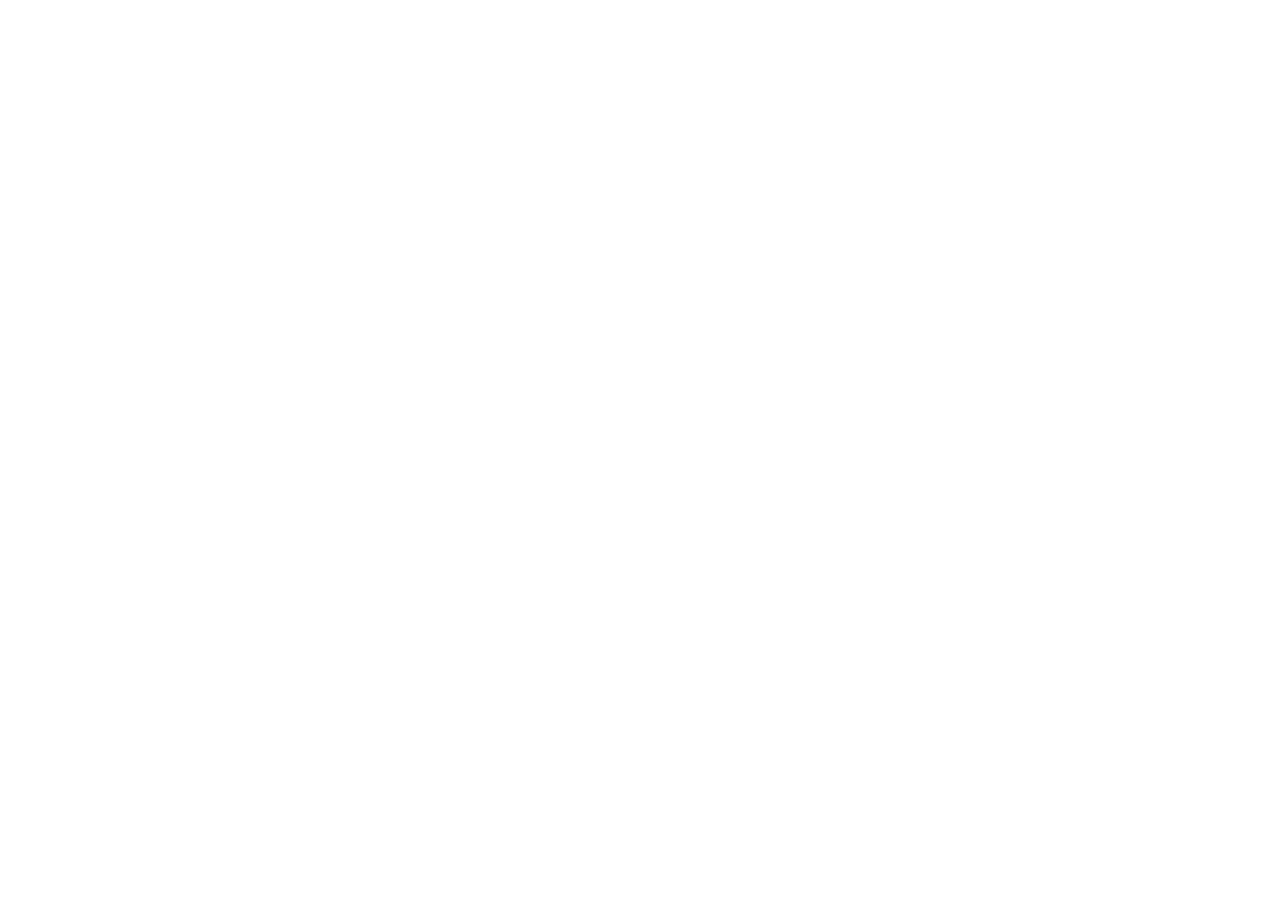
==== index.html @ dee356cb "initial commit and custom proporty" ====
<!DOCTYPE html>
<html lang="en">
<head>
  <meta charset="UTF-8">
  <meta http-equiv="X-UA-Compatible" content="IE=edge">
  <meta name="viewport" content="width=device-width, initial-scale=1.0">
  <title>Countries</title>
  <link rel="stylesheet" href="./css/normalize.css">
  <link rel="stylesheet" href="./css/styles.css">
</head>
<body>

</body>
</html>
---- css/styles.css ----
/* CUSTOM PROPORTY */
:root {

}
/* FONT STYLES  */
@font-face {
  font-family: 'Nunito Sans';
  src: url('../fonts/NunitoSans-SemiBold.woff2') format('woff2'),
      url('../fonts/NunitoSans-SemiBold.woff') format('woff');
  font-weight: 600;
  font-style: normal;
  font-display: swap;
}

@font-face {
  font-family: 'Nunito Sans';
  src: url('../fonts/NunitoSans-ExtraBold.woff2') format('woff2'),
      url(' ../fonts/NunitoSans-ExtraBold.woff') format('woff');
  font-weight: bold;
  font-style: normal;
  font-display: swap;
}

@font-face {
  font-family: 'Nunito Sans';
  src: url('../fonts/NunitoSans-Regular.woff2') format('woff2'),
      url('../fonts/NunitoSans-Regular.woff') format('woff');
  font-weight: normal;
  font-style: normal;
  font-display: swap;
}

@font-face {
  font-family: 'Nunito Sans';
  src: url('../fonts/NunitoSans-Light.woff2') format('woff2'),
      url('../fonts/NunitoSans-Light.woff') format('woff');
  font-weight: 300;
  font-style: normal;
  font-display: swap;
}

/* GLOBAL STYLES */
html {
  box-sizing: border-box;
  height: 100%;
  scroll-behavior: smooth;
}
*,
*::after,
*::before {
  box-sizing: inherit;
}

*:focus {


}


body {
  display: flex;
  flex-direction: column;
  height: 100%;
  margin: 0;
  padding: 0;
  /* font-family: "Roboto", "Arial",sans-serif;
  color: var(--text-color); */
  line-height: 1.75;
  font-size: 16px;

}

.container {
  width: 100%;
  max-width: 1440px;
  padding-left: 20px;
  padding-right: 20px;
  margin-left: auto;
  margin-right: auto;
}

img{
  max-width: 100%;
  height: auto;
}

.main-content{
  flex-grow: 1;
}
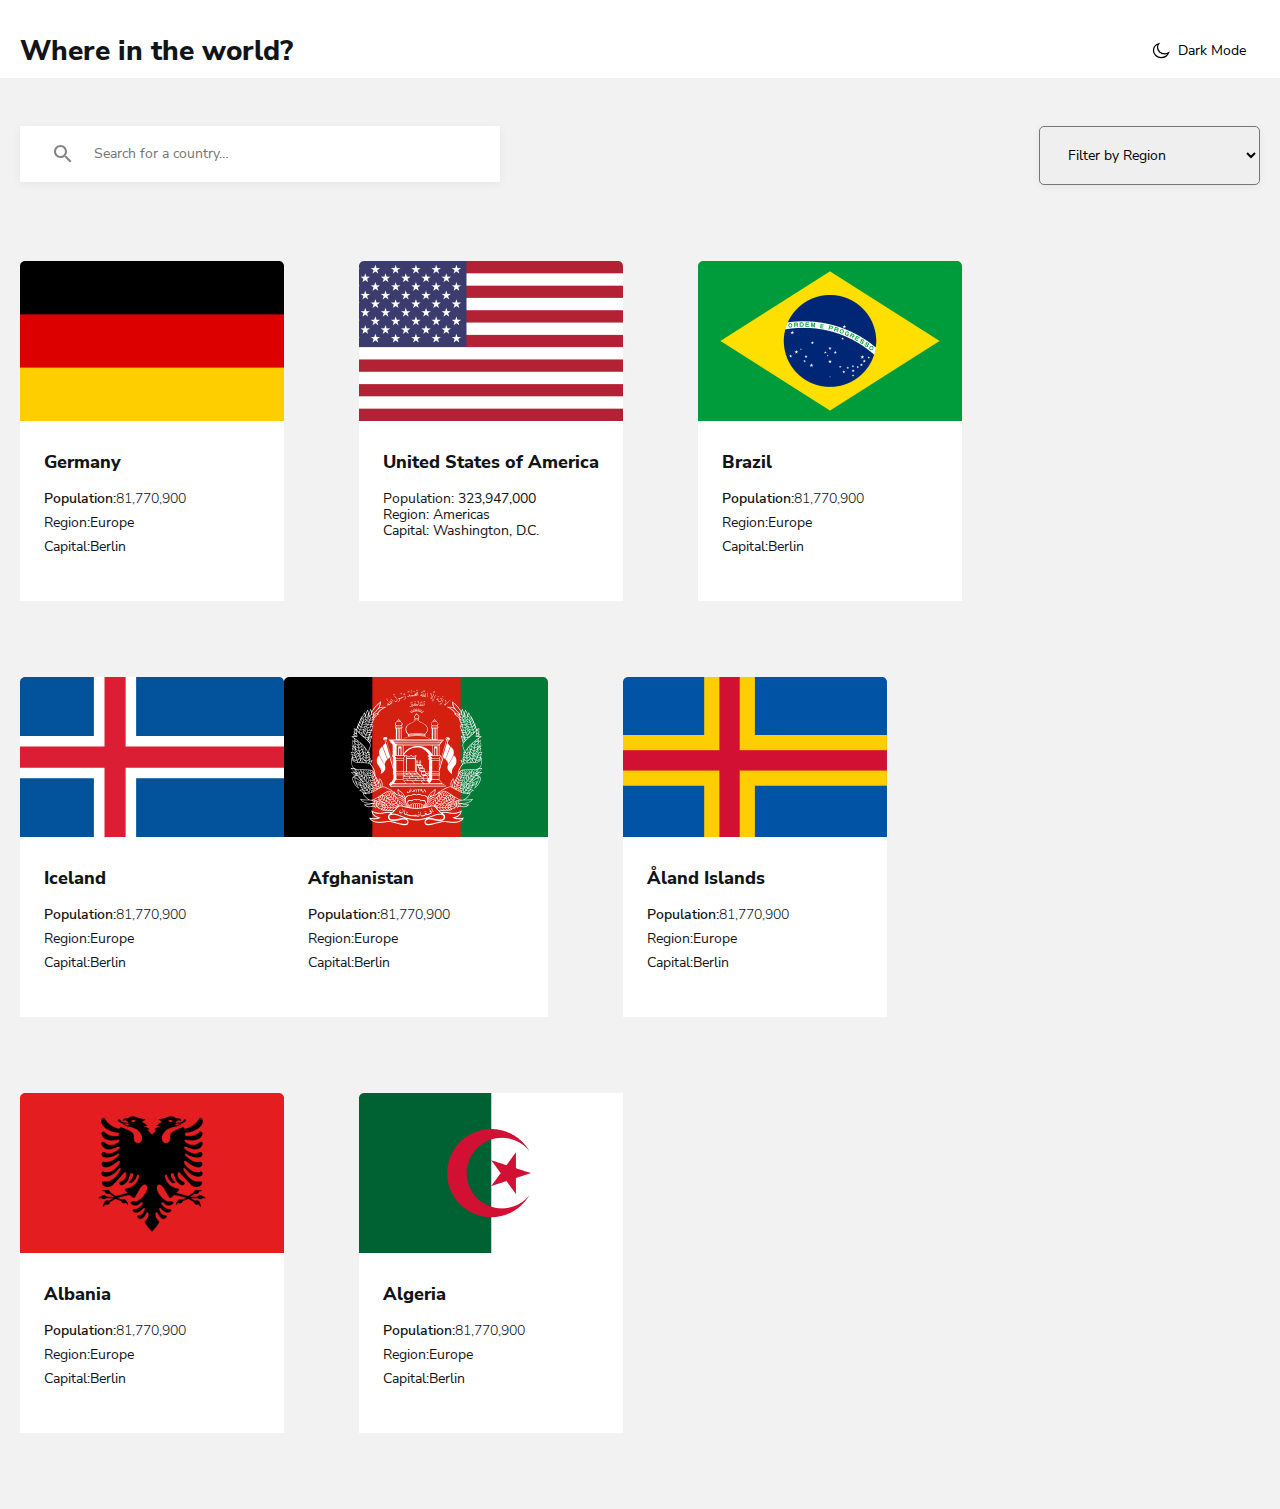
==== commit d46d2e85: "Add header and main section" ====
--- a/index.html
+++ b/index.html
@@ -1,5 +1,6 @@
 <!DOCTYPE html>
 <html lang="en">
+
 <head>
   <meta charset="UTF-8">
   <meta http-equiv="X-UA-Compatible" content="IE=edge">
@@ -8,7 +9,229 @@
   <link rel="stylesheet" href="./css/normalize.css">
   <link rel="stylesheet" href="./css/styles.css">
 </head>
+
 <body>
 
+  <!-- SITE-HEADER -->
+  <div class="wrapper">
+    <!-- SITE-HEADER-TOP -->
+    <header class="site-header">
+      <div class=" site-header-container container">
+        <h1 class="site-header-heading">Where in the world?</h1>
+        <button class="button-light">
+          <span class="icon-moon">
+            <svg width="18" height="17" fill="none" xmlns="http://www.w3.org/2000/svg">
+              <path fill-rule="evenodd" clip-rule="evenodd"
+                d="M12.553 11.815c-3.884 0-7.034-2.887-7.034-6.447 0-1.343.448-2.586 1.212-3.618C3.691 2.695 1.5 5.331 1.5 8.438c0 3.9 3.45 7.062 7.704 7.062 3.389 0 6.266-2.007 7.296-4.796a7.458 7.458 0 0 1-3.947 1.111Z"
+                fill="#fff" stroke="currentColor" stroke-width="1.25" />
+            </svg>
+            <span class="dark-mode">Dark Mode</span>
+          </span>
+        </button>
+      </div>
+    </header>
+
+    <!-- SITE-MAIN -->
+    <main class="site-main">
+      <div class="site-main-container container">
+
+        <!-- SEARCH TOGGLE -->
+        <div class="search">
+          <form class="site-main-form" action="https://echo.htmlacademy.ru" method="get">
+
+            <input class="data-search" type="search" name="search" placeholder="Search for a country…">
+          </form>
+          <div class="filter">
+            <select class="filter-by-region" name="" id="">
+              <option value="" disabled selected>Filter by Region</option>
+              <option value="">Africa</option>
+              <option value="">America</option>
+              <option value="">Asia</option>
+              <option value="">Europe</option>
+              <option value="">Oceania</option>
+            </select>
+          </div>
+
+        </div>
+      </div>
+
+      <!-- INFO-ABOUT-COUNTRIES -->
+      <div class="info-about-countries-container container">
+        <!-- MAIN-LIST -->
+        <div class=" main-wrapper">
+          <div class="info-about-countries">
+            <img class="info-about-countries-img" src="/img/flag-germany.png" alt="Germany" width="264" height="160"
+              srcset="/img/flag-germany.png 1x, /img/flag-germany@2x.png 2x">
+            <h3 class="info-about-countries-heading"><a class="info-about-countries-link" href="#">Germany</a></h3>
+            <!-- DESPCRITION-LIST -->
+            <dl class="info-about-countries-list">
+              <!-- ITEM1 -->
+              <div class="desctription-wrapper">
+
+                <dt class="desctription-heading">Population:</dt>
+                <dd class="desctription-text">81,770,900</dd>
+              </div>
+              <div class="desctription-stage">
+                <dt>Region:</dt>
+                <dd>Europe</dd>
+              </div>
+              <div class="desctription-capital">
+                <dt>Capital:</dt>
+                <dd> Berlin</dd>
+              </div>
+            </dl>
+          </div>
+          <!-- MAIN-LIST -->
+          <div class="info-about-countries">
+            <img class="info-about-countries-img" src="/img/flag-usa.png" alt="USA" width="264" height="160"
+              srcset="img/flag-usa.png 1x, img/flag-usa@2x.png 2x">
+            <h3 class="info-about-countries-heading"><a class="info-about-countries-link" href="#">United States of
+                America</a></h3>
+            <!-- DESPCRITION-LIST -->
+            <dl class="info-about-countries-list">
+              <!-- ITEM2 -->
+              <dd class="info about-countries-despcrition">Population: 323,947,000</dd>
+              <dd class="info about-countries-despcrition">Region: Americas</dd>
+              <dd class="info about-countries-despcrition">Capital: Washington, D.C.</dd>
+            </dl>
+          </div>
+          <!-- MAIN-LIST -->
+          <div class="info-about-countries">
+            <img class="info-about-countries-img" src="/img/flag-brazil.png" alt="Brazil" width="264" height="160"
+              srcset="img/flag-brazil.png 1x, img/flag-brazil@2x.png 2x">
+            <h3 class="info-about-countries-heading"><a class="info-about-countries-link" href="#">Brazil</a></h3>
+            <!-- DESPCRITION-LIST -->
+            <dl class="info-about-countries-list">
+              <!-- ITEM3 -->
+              <div class="desctription-wrapper">
+                <dt class="desctription-heading">Population:</dt>
+                <dd class="desctription-text">81,770,900</dd>
+              </div>
+              <div class="desctription-stage">
+                <dt>Region:</dt>
+                <dd>Europe</dd>
+              </div>
+              <div class="desctription-capital">
+                <dt>Capital:</dt>
+                <dd> Berlin</dd>
+              </div>
+            </dl>
+          </div>
+          <!-- MAIN-LIST -->
+          <div class="info-about-countries">
+            <img class="info-about-countries-img" src="/img/Iceland.png" alt="Iceland" width="264" height="160"
+              srcset="img/Iceland.png 1x, img/Iceland@2x.png 2x">
+            <h3 class="info-about-countries-heading"><a class="info-about-countries-link" href="#">Iceland</a></h3>
+            <!-- DESPCRITION-LIST -->
+            <dl class="info-about-countries-list">
+              <!-- ITEM4 -->
+              <div class="desctription-wrapper">
+                <dt class="desctription-heading">Population:</dt>
+                <dd class="desctription-text">81,770,900</dd>
+              </div>
+              <div class="desctription-stage">
+                <dt>Region:</dt>
+                <dd>Europe</dd>
+              </div>
+              <div class="desctription-capital">
+                <dt>Capital:</dt>
+                <dd> Berlin</dd>
+              </div>
+            </dl>
+          </div>
+          <!-- MAIN-LIST -->
+          <div class="info-about-countries">
+            <img class="info-about-countries-img" src="/img/Afghanistan.png" alt="Afghanistan" width="264" height="160"
+              srcset="img/Afghanistan.png 1x, img/Afghanistan@2x.png">
+            <h3 class="info-about-countries-heading"><a class="info-about-countries-link" href="#">Afghanistan</a></h3>
+            <!-- DESPCRITION-LIST -->
+            <dl class="info-about-countries-list">
+              <!-- ITEM5 -->
+              <div class="desctription-wrapper">
+                <dt class="desctription-heading">Population:</dt>
+                <dd class="desctription-text">81,770,900</dd>
+              </div>
+              <div class="desctription-stage">
+                <dt>Region:</dt>
+                <dd>Europe</dd>
+              </div>
+              <div class="desctription-capital">
+                <dt>Capital:</dt>
+                <dd> Berlin</dd>
+              </div>
+            </dl>
+          </div>
+          <!-- MAIN-LIST -->
+          <div class="info-about-countries">
+            <img class="info-about-countries-img" src="/img/Åland Islands.png" alt="Åland Islands" width="264"
+              height="160" srcset="img/Åland Islands.png 1x, img/Åland Islands@2x.png 2x">
+            <h3 class="info-about-countries-heading"><a class="info-about-countries-link" href="#">Åland Islands</a>
+            </h3>
+            <!-- DESPCRITION-LIST -->
+            <dl class="info-about-countries-list">
+              <!-- ITEM6 -->
+              <div class="desctription-wrapper">
+                <dt class="desctription-heading">Population:</dt>
+                <dd class="desctription-text">81,770,900</dd>
+              </div>
+              <div class="desctription-stage">
+                <dt>Region:</dt>
+                <dd>Europe</dd>
+              </div>
+              <div class="desctription-capital">
+                <dt>Capital:</dt>
+                <dd> Berlin</dd>
+              </div>
+            </dl>
+          </div>
+          <!-- MAIN-LIST -->
+          <div class="info-about-countries">
+            <img class="info-about-countries-img" src="/img/Albania.png" alt="Albania" width="264" height="160"
+              srcset="img/Albania.png 1x, img/Albania@2x.png 2x">
+            <h3 class="info-about-countries-heading"><a class="info-about-countries-link" href="#">Albania</a></h3>
+            <!-- DESPCRITION-LIST -->
+            <dl class="info-about-countries-list">
+              <!-- ITEM7 -->
+              <div class="desctription-wrapper">
+                <dt class="desctription-heading">Population:</dt>
+                <dd class="desctription-text">81,770,900</dd>
+              </div>
+              <div class="desctription-stage">
+                <dt>Region:</dt>
+                <dd>Europe</dd>
+              </div>
+              <div class="desctription-capital">
+                <dt>Capital:</dt>
+                <dd> Berlin</dd>
+              </div>
+            </dl>
+          </div>
+          <!-- MAIN-LIST -->
+          <div class="info-about-countries">
+            <img class="info-about-countries-img" src="/img/Algeria.png" alt="Algeria" width="264" height="160"
+              srcset="img/Algeria.png 1x, img/Algeria@2x.png 2x">
+            <h3 class="info-about-countries-heading"><a class="info-about-countries-link" href="#">Algeria</a></h3>
+            <!-- DESPCRITION-LIST -->
+            <dl class="info-about-countries-list">
+              <!-- ITEM8 -->
+              <div class="desctription-wrapper">
+                <dt class="desctription-heading">Population:</dt>
+                <dd class="desctription-text">81,770,900</dd>
+              </div>
+              <div class="desctription-stage">
+                <dt>Region:</dt>
+                <dd>Europe</dd>
+              </div>
+              <div class="desctription-capital">
+                <dt>Capital:</dt>
+                <dd> Berlin</dd>
+              </div>
+            </dl>
+          </div>
+        </div>
+    </main>
+  </div>
+
 </body>
+
 </html>--- a/css/styles.css
+++ b/css/styles.css
@@ -1,6 +1,8 @@
 /* CUSTOM PROPORTY */
 :root {
-
+--text-color-light:#111517;
+--text-color-dark:#fff;
+--main-bg:#f2f2f2;
 }
 /* FONT STYLES  */
 @font-face {
@@ -48,6 +50,8 @@
 *,
 *::after,
 *::before {
+  padding: 0;
+  margin: 0;
   box-sizing: inherit;
 }
 
@@ -55,24 +59,22 @@
 
 
 }
-
-
 body {
   display: flex;
   flex-direction: column;
   height: 100%;
   margin: 0;
   padding: 0;
-  /* font-family: "Roboto", "Arial",sans-serif;
-  color: var(--text-color); */
-  line-height: 1.75;
-  font-size: 16px;
-
+  font-family: 'Nunito Sans', 'Arial', sans-serif;
+  color: var(--text-color-light);
+  background-color: #f2f2f2;
+  line-height: 16px;
+  font-size: 14px;
 }
 
 .container {
   width: 100%;
-  max-width: 1440px;
+  max-width: 1340px;
   padding-left: 20px;
   padding-right: 20px;
   margin-left: auto;
@@ -86,4 +88,139 @@
 
 .main-content{
   flex-grow: 1;
+}
+
+.wrapper {
+
+}
+.site-header {
+  background-color: #fff;
+  padding-top: 24px;
+}
+.site-header-container {
+  display: flex;
+  justify-content: space-between;
+}
+
+.icon-moon{
+  display: flex;
+  align-items: center;
+}
+.dark-mode{
+  margin-left: 8px;
+}
+.button-light{
+  background-color: #fff;
+  width: 108px;
+  border: 0;
+}
+.site-header-heading {
+
+}
+.site-header-link {
+}
+.site-main {
+}
+.site-main-container {
+}
+.search {
+  display: flex;
+  justify-content: space-between;
+  padding-top: 48px;
+  padding-bottom: 76px;
+}
+.site-main-form {
+
+}
+.data-search {
+  background-image: url("../img/icon-search-black.svg");
+  background-repeat: no-repeat;
+  padding-top: 20px;
+  padding-bottom: 20px;
+  padding-left: 74px;
+  background-position: left 34px center;
+  border: none;
+  outline: none;
+  box-shadow: 0px 2px 9px 0px #0000000E;
+  width: 480px;
+}
+.filter {
+
+}
+.filter-by-region{
+  border-radius: 5px;
+  padding-top: 18px;
+  padding-bottom: 18px;
+  padding-left: 24px;
+  padding-right: 77px;
+  box-shadow: 0px 2px 9px 0px #0000000E;
+}
+.main-wrapper{
+  display: flex;
+  flex-wrap: wrap;
+}
+.info-about-countries:not(:nth-child(4n)){
+  margin-right: 75px;
+}
+.info-about-countries{
+  margin-bottom: 76px;
+  background-color:var(--text-color-dark);
+}
+
+.info-about-countries-container {
+}
+
+.info-about-countries-img {
+  margin-bottom: 24px;
+}
+
+.info-about-countries-heading {
+  margin-bottom: 16px;
+}
+.info-about-countries-link {
+  color: #111517;
+  font-weight: 800;
+  font-size: 18px;
+  line-height: 26px;
+  text-decoration: none;
+}
+
+.info-about-countries-list {
+padding-left: 24px;
+margin-bottom: 46px;
+}
+
+.info {
+
+}
+
+.about-countries-despcrition {
+}
+
+.desctription-wrapper {
+  display: flex;
+  margin-bottom: 8px;
+}
+
+.info-about-countries-heading{
+margin-left: 24px;
+}
+.desctription-heading{
+  font-weight: 600;
+  font-size: 14px;
+  line-height: 16px;
+}
+
+.desctription-text {
+  display: flex;
+  font-weight: 300;
+}
+
+.desctription-stage {
+  display: flex;
+  margin-bottom: 8px;
+}
+
+.desctription-capital {
+  display: flex;
 }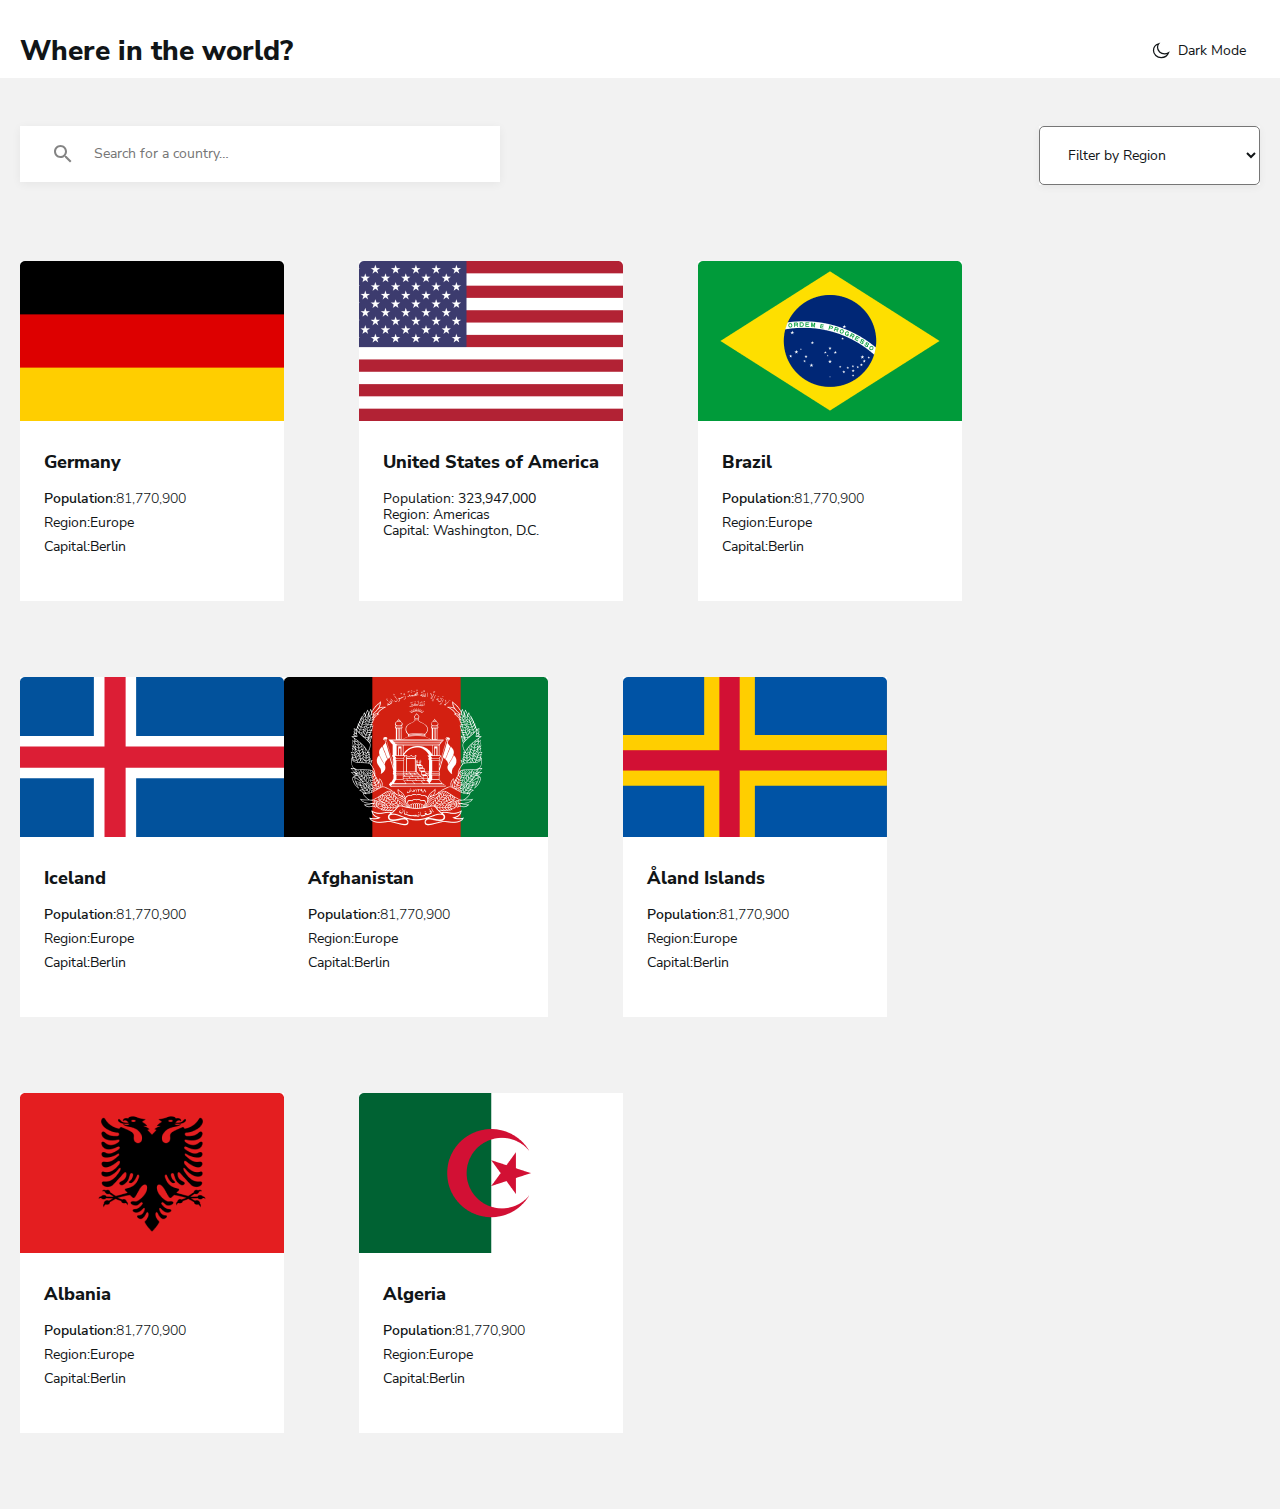
==== commit 567ba29a: "Add Detail section" ====
--- a/index.html
+++ b/index.html
@@ -10,7 +10,7 @@
   <link rel="stylesheet" href="./css/styles.css">
 </head>
 
-<body>
+<body class="">
 
   <!-- SITE-HEADER -->
   <div class="wrapper">
@@ -20,12 +20,9 @@
         <h1 class="site-header-heading">Where in the world?</h1>
         <button class="button-light">
           <span class="icon-moon">
-            <svg width="18" height="17" fill="none" xmlns="http://www.w3.org/2000/svg">
-              <path fill-rule="evenodd" clip-rule="evenodd"
-                d="M12.553 11.815c-3.884 0-7.034-2.887-7.034-6.447 0-1.343.448-2.586 1.212-3.618C3.691 2.695 1.5 5.331 1.5 8.438c0 3.9 3.45 7.062 7.704 7.062 3.389 0 6.266-2.007 7.296-4.796a7.458 7.458 0 0 1-3.947 1.111Z"
-                fill="#fff" stroke="currentColor" stroke-width="1.25" />
+            <svg class="icon-moon-img" width="18" height="17" fill="none" xmlns="http://www.w3.org/2000/svg"><path fill-rule="evenodd" clip-rule="evenodd" d="M12.553 11.815c-3.884 0-7.034-2.887-7.034-6.447 0-1.343.448-2.586 1.212-3.618C3.691 2.695 1.5 5.331 1.5 8.438c0 3.9 3.45 7.062 7.704 7.062 3.389 0 6.266-2.007 7.296-4.796a7.458 7.458 0 0 1-3.947 1.111Z" fill="#fff" stroke="#111517" stroke-width="1.25"/></svg>
             </svg>
-            <span class="dark-mode">Dark Mode</span>
+            <span class="dark">Dark Mode</span>
           </span>
         </button>
       </div>
@@ -43,12 +40,12 @@
           </form>
           <div class="filter">
             <select class="filter-by-region" name="" id="">
-              <option value="" disabled selected>Filter by Region</option>
-              <option value="">Africa</option>
-              <option value="">America</option>
-              <option value="">Asia</option>
-              <option value="">Europe</option>
-              <option value="">Oceania</option>
+              <option value="0" disabled selected>Filter by Region</option>
+              <option value="1">Africa</option>
+              <option value="2">America</option>
+              <option value="3">Asia</option>
+              <option value="4">Europe</option>
+              <option value="5">Oceania</option>
             </select>
           </div>
 
@@ -62,7 +59,7 @@
           <div class="info-about-countries">
             <img class="info-about-countries-img" src="/img/flag-germany.png" alt="Germany" width="264" height="160"
               srcset="/img/flag-germany.png 1x, /img/flag-germany@2x.png 2x">
-            <h3 class="info-about-countries-heading"><a class="info-about-countries-link" href="#">Germany</a></h3>
+            <h3 class="info-about-countries-heading"><a class="info-about-countries-link" href="detail-light.html">Germany</a></h3>
             <!-- DESPCRITION-LIST -->
             <dl class="info-about-countries-list">
               <!-- ITEM1 -->
@@ -85,7 +82,7 @@
           <div class="info-about-countries">
             <img class="info-about-countries-img" src="/img/flag-usa.png" alt="USA" width="264" height="160"
               srcset="img/flag-usa.png 1x, img/flag-usa@2x.png 2x">
-            <h3 class="info-about-countries-heading"><a class="info-about-countries-link" href="#">United States of
+            <h3 class="info-about-countries-heading"><a class="info-about-countries-link" href="detail-light.html">United States of
                 America</a></h3>
             <!-- DESPCRITION-LIST -->
             <dl class="info-about-countries-list">
@@ -99,7 +96,7 @@
           <div class="info-about-countries">
             <img class="info-about-countries-img" src="/img/flag-brazil.png" alt="Brazil" width="264" height="160"
               srcset="img/flag-brazil.png 1x, img/flag-brazil@2x.png 2x">
-            <h3 class="info-about-countries-heading"><a class="info-about-countries-link" href="#">Brazil</a></h3>
+            <h3 class="info-about-countries-heading"><a class="info-about-countries-link" href="detail-light.html">Brazil</a></h3>
             <!-- DESPCRITION-LIST -->
             <dl class="info-about-countries-list">
               <!-- ITEM3 -->
@@ -121,7 +118,7 @@
           <div class="info-about-countries">
             <img class="info-about-countries-img" src="/img/Iceland.png" alt="Iceland" width="264" height="160"
               srcset="img/Iceland.png 1x, img/Iceland@2x.png 2x">
-            <h3 class="info-about-countries-heading"><a class="info-about-countries-link" href="#">Iceland</a></h3>
+            <h3 class="info-about-countries-heading"><a class="info-about-countries-link" href="detail-light.html">Iceland</a></h3>
             <!-- DESPCRITION-LIST -->
             <dl class="info-about-countries-list">
               <!-- ITEM4 -->
@@ -143,7 +140,7 @@
           <div class="info-about-countries">
             <img class="info-about-countries-img" src="/img/Afghanistan.png" alt="Afghanistan" width="264" height="160"
               srcset="img/Afghanistan.png 1x, img/Afghanistan@2x.png">
-            <h3 class="info-about-countries-heading"><a class="info-about-countries-link" href="#">Afghanistan</a></h3>
+            <h3 class="info-about-countries-heading"><a class="info-about-countries-link" href="detail-light.html">Afghanistan</a></h3>
             <!-- DESPCRITION-LIST -->
             <dl class="info-about-countries-list">
               <!-- ITEM5 -->
@@ -165,7 +162,7 @@
           <div class="info-about-countries">
             <img class="info-about-countries-img" src="/img/Åland Islands.png" alt="Åland Islands" width="264"
               height="160" srcset="img/Åland Islands.png 1x, img/Åland Islands@2x.png 2x">
-            <h3 class="info-about-countries-heading"><a class="info-about-countries-link" href="#">Åland Islands</a>
+            <h3 class="info-about-countries-heading"><a class="info-about-countries-link" href="detail-light.html">Åland Islands</a>
             </h3>
             <!-- DESPCRITION-LIST -->
             <dl class="info-about-countries-list">
@@ -188,7 +185,7 @@
           <div class="info-about-countries">
             <img class="info-about-countries-img" src="/img/Albania.png" alt="Albania" width="264" height="160"
               srcset="img/Albania.png 1x, img/Albania@2x.png 2x">
-            <h3 class="info-about-countries-heading"><a class="info-about-countries-link" href="#">Albania</a></h3>
+            <h3 class="info-about-countries-heading"><a class="info-about-countries-link" href="detail-light.html">Albania</a></h3>
             <!-- DESPCRITION-LIST -->
             <dl class="info-about-countries-list">
               <!-- ITEM7 -->
@@ -210,7 +207,7 @@
           <div class="info-about-countries">
             <img class="info-about-countries-img" src="/img/Algeria.png" alt="Algeria" width="264" height="160"
               srcset="img/Algeria.png 1x, img/Algeria@2x.png 2x">
-            <h3 class="info-about-countries-heading"><a class="info-about-countries-link" href="#">Algeria</a></h3>
+            <h3 class="info-about-countries-heading"><a class="info-about-countries-link" href="detail-light.html">Algeria</a></h3>
             <!-- DESPCRITION-LIST -->
             <dl class="info-about-countries-list">
               <!-- ITEM8 -->
@@ -232,6 +229,7 @@
     </main>
   </div>
 
+  <script src="js/main.js"></script>
 </body>
 
 </html>--- a/css/styles.css
+++ b/css/styles.css
@@ -1,8 +1,17 @@
 /* CUSTOM PROPORTY */
 :root {
+--main-bg:#f2f2f2;
 --text-color-light:#111517;
 --text-color-dark:#fff;
---main-bg:#f2f2f2;
+--search-color:#848484;
+
+}
+
+.dark-mode{
+  --main-bg:#202C36;
+  --text-color-dark:#2B3844;
+  --search-color:#fff;
+  --text-color-light:#fff;
 }
 /* FONT STYLES  */
 @font-face {
@@ -67,7 +76,7 @@
   padding: 0;
   font-family: 'Nunito Sans', 'Arial', sans-serif;
   color: var(--text-color-light);
-  background-color: #f2f2f2;
+  background-color: var(--main-bg);
   line-height: 16px;
   font-size: 14px;
 }
@@ -90,11 +99,12 @@
   flex-grow: 1;
 }
 
-.wrapper {
-
-}
+.site-header-heading{
+  color: var(--text-color-light);
+}
+
 .site-header {
-  background-color: #fff;
+  background-color: var(--text-color-dark);
   padding-top: 24px;
 }
 .site-header-container {
@@ -106,22 +116,18 @@
   display: flex;
   align-items: center;
 }
-.dark-mode{
+
+.icon-moon-img{
+  color:var(--text-color-light);
+}
+.dark{
+  color: var(--text-color-light);
   margin-left: 8px;
 }
 .button-light{
-  background-color: #fff;
+  background-color: var(--text-color-dark);
   width: 108px;
   border: 0;
-}
-.site-header-heading {
-
-}
-.site-header-link {
-}
-.site-main {
-}
-.site-main-container {
 }
 .search {
   display: flex;
@@ -129,13 +135,13 @@
   padding-top: 48px;
   padding-bottom: 76px;
 }
-.site-main-form {
-
-}
+
 .data-search {
   background-image: url("../img/icon-search-black.svg");
   background-repeat: no-repeat;
   padding-top: 20px;
+  color: var(--text-color-dark);
+  background-color: var(--text-color-dark);
   padding-bottom: 20px;
   padding-left: 74px;
   background-position: left 34px center;
@@ -144,10 +150,13 @@
   box-shadow: 0px 2px 9px 0px #0000000E;
   width: 480px;
 }
-.filter {
-
+.filter{
+color: var(--text-color-light);
+background-color:var(--text-color-dark);
 }
 .filter-by-region{
+  color: var(--text-color-light);
+  background-color:var(--text-color-dark);
   border-radius: 5px;
   padding-top: 18px;
   padding-bottom: 18px;
@@ -155,21 +164,21 @@
   padding-right: 77px;
   box-shadow: 0px 2px 9px 0px #0000000E;
 }
+
 .main-wrapper{
   display: flex;
   flex-wrap: wrap;
 }
+
 .info-about-countries:not(:nth-child(4n)){
   margin-right: 75px;
 }
+
 .info-about-countries{
   margin-bottom: 76px;
   background-color:var(--text-color-dark);
 }
 
-.info-about-countries-container {
-}
-
 .info-about-countries-img {
   margin-bottom: 24px;
 }
@@ -178,7 +187,7 @@
   margin-bottom: 16px;
 }
 .info-about-countries-link {
-  color: #111517;
+  color: var(--text-color-light);
   font-weight: 800;
   font-size: 18px;
   line-height: 26px;
@@ -190,13 +199,6 @@
 margin-bottom: 46px;
 }
 
-.info {
-
-}
-
-.about-countries-despcrition {
-}
-
 .desctription-wrapper {
   display: flex;
   margin-bottom: 8px;
@@ -223,4 +225,48 @@
 
 .desctription-capital {
   display: flex;
-}+}
+
+/* Detail-light */
+
+.main-content {
+  margin-top: 90px;
+}
+
+.button-back {
+  display: flex;
+  align-items: center;
+  justify-content: space-between;
+  background-color:var(--text-color-dark);
+  color: var(--text-color-light);
+  padding: 10px 39px 10px 32px;
+  border-radius: 5px;
+  width: 136px;
+  border: 0;
+}
+
+.detail{
+  margin: 0;
+}
+
+.learn-more-wrapper {
+  display: flex;
+}
+.countries-img {
+}
+.countries-info {
+}
+.countries-info-heading {
+}
+.info-about-countries-list {
+}
+.desctription-wrapper {
+}
+.desctription-heading {
+}
+.desctription-text {
+}
+.desctription-stage {
+}
+.desctription-wrapper-right {
+}
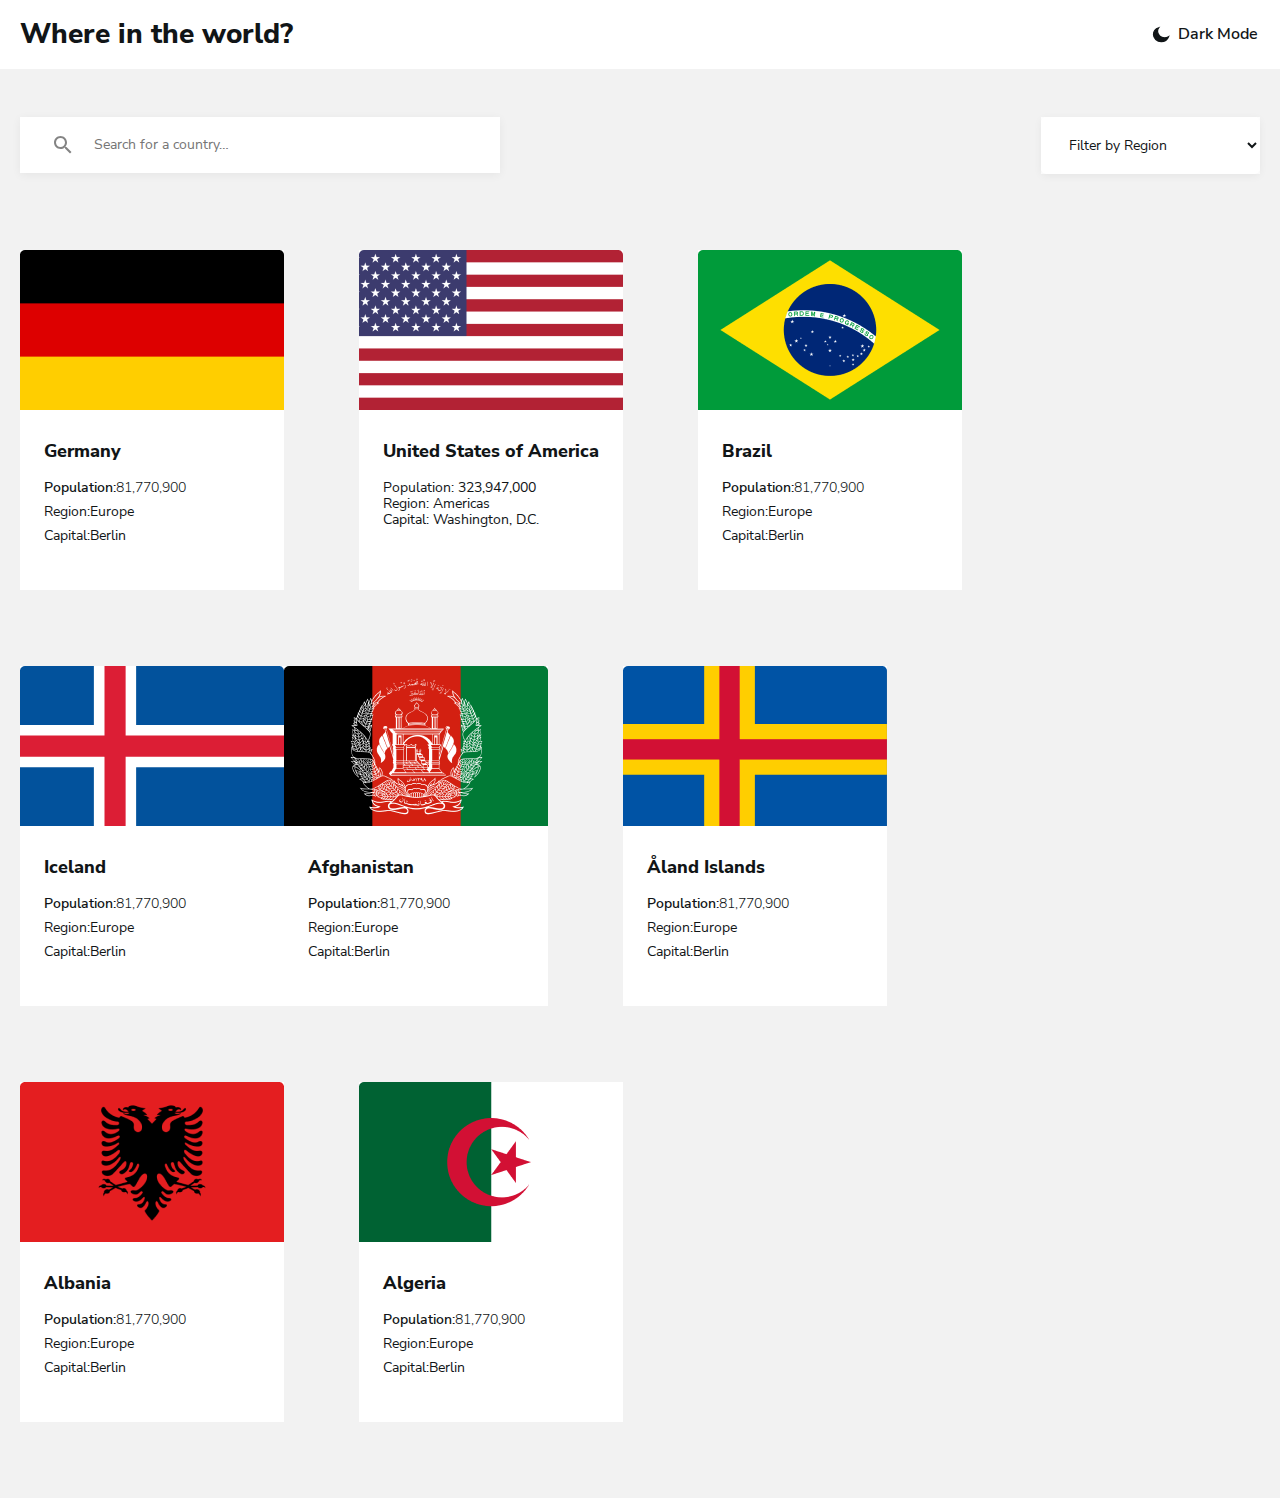
==== commit 12746f1a: "Add fix html and css other styles" ====
--- a/index.html
+++ b/index.html
@@ -20,7 +20,7 @@
         <h1 class="site-header-heading">Where in the world?</h1>
         <button class="button-light">
           <span class="icon-moon">
-            <svg class="icon-moon-img" width="18" height="17" fill="none" xmlns="http://www.w3.org/2000/svg"><path fill-rule="evenodd" clip-rule="evenodd" d="M12.553 11.815c-3.884 0-7.034-2.887-7.034-6.447 0-1.343.448-2.586 1.212-3.618C3.691 2.695 1.5 5.331 1.5 8.438c0 3.9 3.45 7.062 7.704 7.062 3.389 0 6.266-2.007 7.296-4.796a7.458 7.458 0 0 1-3.947 1.111Z" fill="#fff" stroke="#111517" stroke-width="1.25"/></svg>
+            <svg class="icon-moon-img" width="18" height="17" fill="none" xmlns="http://www.w3.org/2000/svg"><path fill-rule="evenodd" clip-rule="evenodd" d="M12.553 11.815c-3.884 0-7.034-2.887-7.034-6.447 0-1.343.448-2.586 1.212-3.618C3.691 2.695 1.5 5.331 1.5 8.438c0 3.9 3.45 7.062 7.704 7.062 3.389 0 6.266-2.007 7.296-4.796a7.458 7.458 0 0 1-3.947 1.111Z" fill="Currentcolor" stroke="#111517" stroke-width="1.25"/></svg>
             </svg>
             <span class="dark">Dark Mode</span>
           </span>
--- a/css/styles.css
+++ b/css/styles.css
@@ -100,31 +100,42 @@
 }
 
 .site-header-heading{
-  color: var(--text-color-light);
+  margin: 0;
+  padding: 0;
+  color: var(--text-color-light);
+  white-space: nowrap;
 }
 
 .site-header {
   background-color: var(--text-color-dark);
-  padding-top: 24px;
+  padding-top: 23px;
+  padding-bottom: 24px;
 }
 .site-header-container {
   display: flex;
   justify-content: space-between;
+  align-items: center;
 }
 
 .icon-moon{
   display: flex;
   align-items: center;
+
 }
 
 .icon-moon-img{
   color:var(--text-color-light);
+
 }
 .dark{
   color: var(--text-color-light);
   margin-left: 8px;
+  font-weight: 600;
+  font-size: 16px;
+  line-height: 22px;
 }
 .button-light{
+  display: flex;
   background-color: var(--text-color-dark);
   width: 108px;
   border: 0;
@@ -140,7 +151,7 @@
   background-image: url("../img/icon-search-black.svg");
   background-repeat: no-repeat;
   padding-top: 20px;
-  color: var(--text-color-dark);
+  color: var(--text-color-light);
   background-color: var(--text-color-dark);
   padding-bottom: 20px;
   padding-left: 74px;
@@ -155,6 +166,7 @@
 background-color:var(--text-color-dark);
 }
 .filter-by-region{
+  border: 0;
   color: var(--text-color-light);
   background-color:var(--text-color-dark);
   border-radius: 5px;
@@ -163,6 +175,11 @@
   padding-left: 24px;
   padding-right: 77px;
   box-shadow: 0px 2px 9px 0px #0000000E;
+  font-family: 'Nunito Sans';
+  font-style: normal;
+  font-weight: 400;
+  font-size: 14px;
+  line-height: 20px;
 }
 
 .main-wrapper{
@@ -234,6 +251,7 @@
 }
 
 .button-back {
+  text-decoration: none;
   display: flex;
   align-items: center;
   justify-content: space-between;
@@ -251,22 +269,45 @@
 
 .learn-more-wrapper {
   display: flex;
-}
-.countries-img {
+  align-items: center;
 }
 .countries-info {
+  max-width: 598px;
+  width: 100%;
+  margin-left: 162px;
 }
 .countries-info-heading {
-}
-.info-about-countries-list {
-}
-.desctription-wrapper {
-}
-.desctription-heading {
-}
-.desctription-text {
-}
-.desctription-stage {
-}
-.desctription-wrapper-right {
-}
+  margin-bottom: 24px;
+}
+.desctription-contriy {
+  display: flex;
+  justify-content: space-between;
+}
+.countries-img{
+white-space: nowrap;
+flex-shrink: 0;
+}
+.desctription-list {
+  list-style: none;
+  padding: 0;
+  margin: 0;
+  margin-bottom: 68px;
+}
+  .desctription-item:not(:last-child){
+    margin-bottom: 10px;
+  }
+.border{
+  margin-right: 15px;
+  white-space: nowrap;
+}
+.border-link{
+  text-decoration: none;
+  align-items: center;
+  justify-content: space-between;
+  background-color:var(--text-color-dark);
+  color: var(--text-color-light);
+  padding:5px 28px;
+  border-radius: 5px;
+  width: 136px;
+  border: 0;
+}